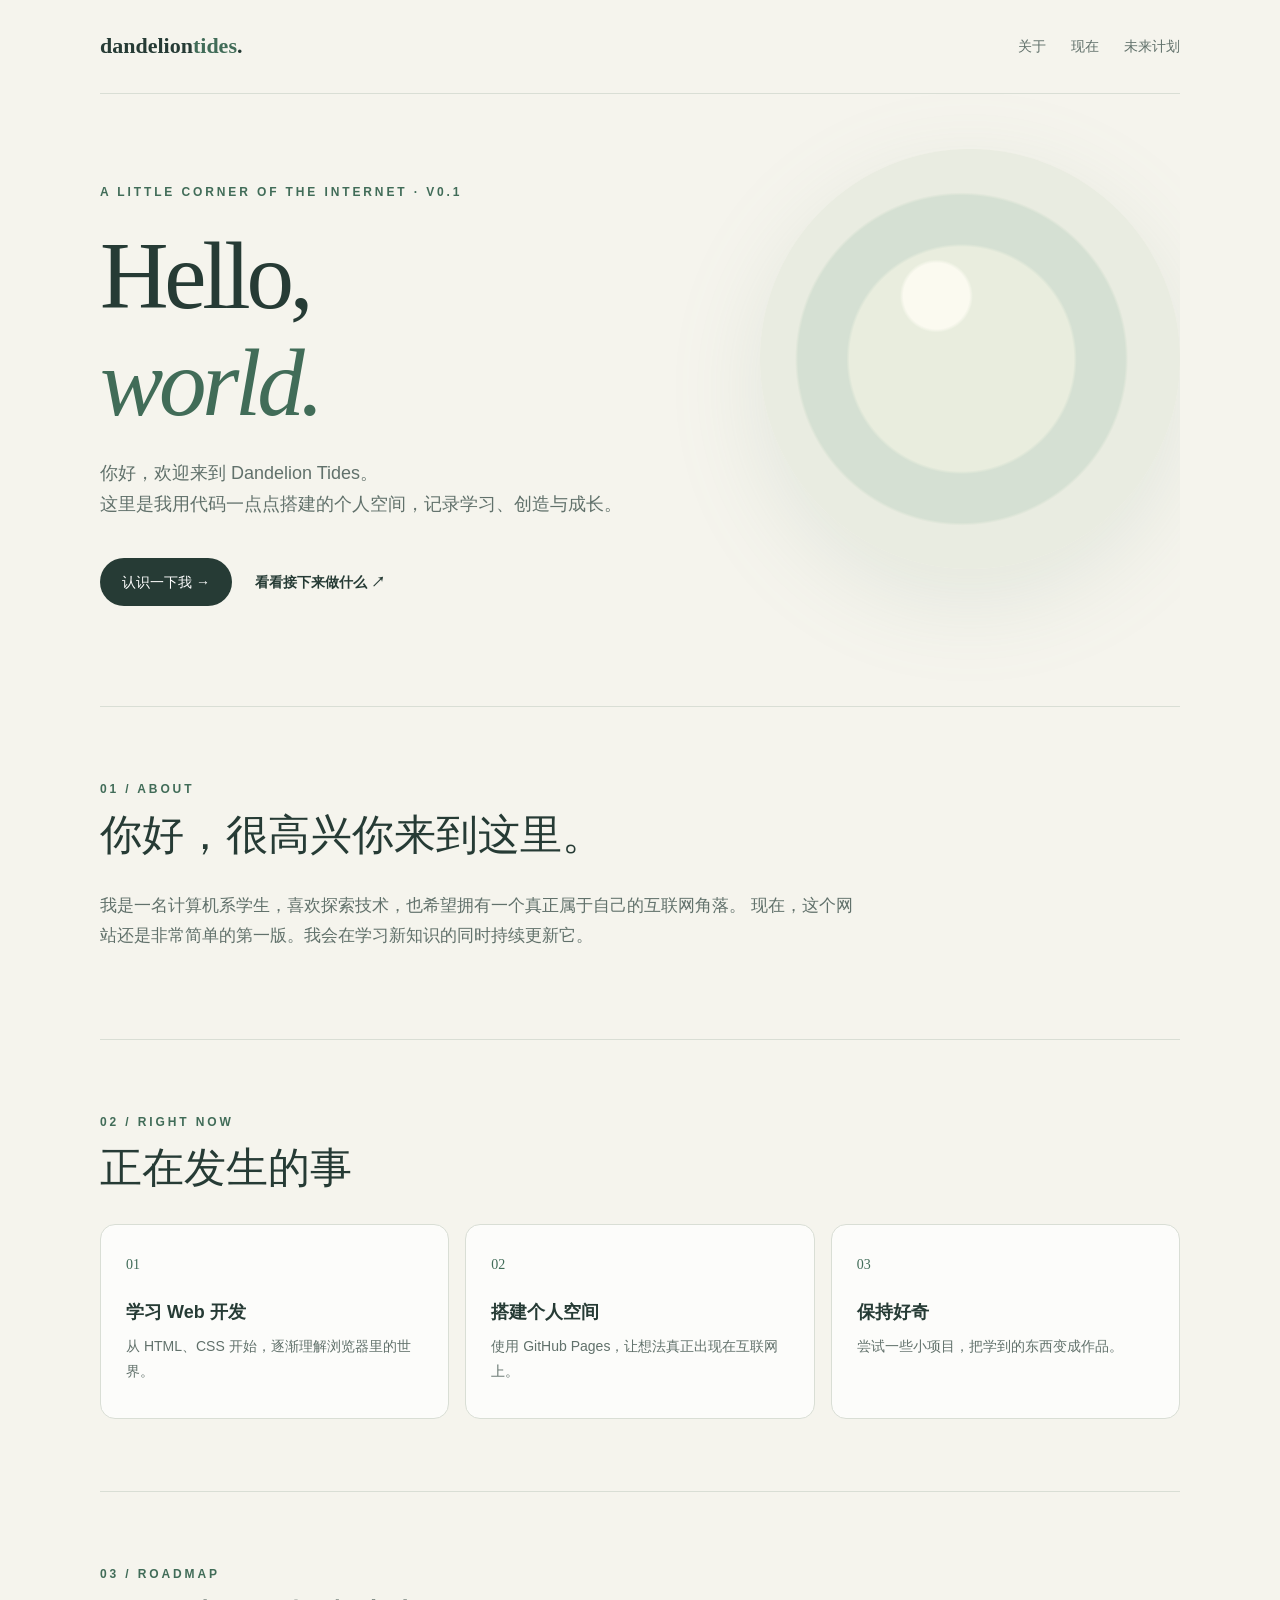
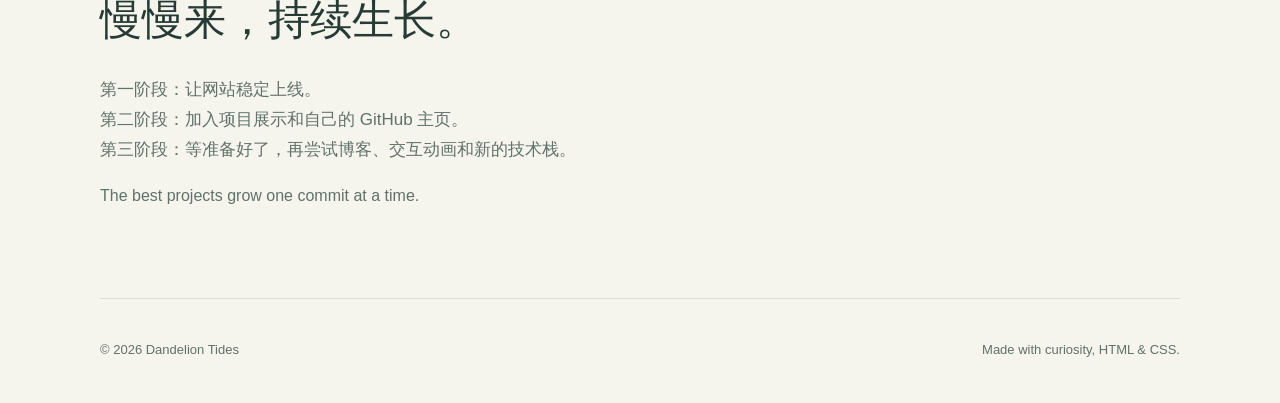
==== index.html @ a01b8c2c "Initial commit" ====
<!DOCTYPE html>
<html lang="zh-CN">
<head>
  <meta charset="UTF-8">
  <meta name="viewport" content="width=device-width, initial-scale=1.0">
  <meta name="description" content="Dandelion Tides — 一个关于学习、创造与成长的个人角落。">
  <meta name="theme-color" content="#f5f4ed">
  <title>Dandelion Tides · Personal Space</title>

  <style>
    /* 第一版只用 HTML + CSS。修改这里的颜色即可快速换主题。 */
    :root {
      --bg: #f5f4ed;
      --ink: #263b35;
      --muted: #61716b;
      --accent: #416c58;
      --line: #d9ded5;
      --card: #ffffffb8;
    }

    * { box-sizing: border-box; }

    html { scroll-behavior: smooth; }

    body {
      margin: 0;
      background: var(--bg);
      color: var(--ink);
      font-family: -apple-system, BlinkMacSystemFont, "Segoe UI",
                   "PingFang SC", "Microsoft YaHei", sans-serif;
      line-height: 1.75;
    }

    a { color: inherit; text-decoration: none; }
    a:focus-visible { outline: 2px solid var(--accent); outline-offset: 5px; }
    .container { width: min(1080px, calc(100% - 44px)); margin-inline: auto; }

    header {
      display: flex;
      justify-content: space-between;
      align-items: center;
      min-height: 94px;
      border-bottom: 1px solid var(--line);
      gap: 24px;
    }

    .brand { font-family: Georgia, serif; font-size: 22px; font-weight: bold; }
    .brand span { color: var(--accent); }
    nav { display: flex; gap: 25px; font-size: 14px; color: var(--muted); }
    nav a:hover, .text-link:hover { color: var(--accent); }

    .hero {
      position: relative;
      display: flex;
      min-height: 555px;
      align-items: center;
      padding: 88px 0 100px;
      isolation: isolate;
      overflow: hidden;
    }

    .hero::before {
      content: "";
      position: absolute;
      z-index: -1;
      top: 9%;
      right: 0;
      width: min(420px, 48vw);
      aspect-ratio: 1;
      border-radius: 50%;
      background:
        radial-gradient(circle at 42% 35%, #fcfbf1 0 9%, transparent 10%),
        radial-gradient(circle at 48% 50%, #e8eddd 0 37%, #d3dfd1 38% 54%, #e9ece0 55% 72%);
      box-shadow: 0 28px 95px #839f8a29;
      opacity: .92;
    }

    .eyebrow {
      color: var(--accent);
      font-size: 12px;
      letter-spacing: .24em;
      font-weight: 700;
      text-transform: uppercase;
    }

    h1 {
      max-width: 720px;
      margin: 20px 0;
      font-family: Georgia, "Songti SC", "STSong", serif;
      font-size: clamp(54px, 8vw, 95px);
      line-height: 1.13;
      letter-spacing: -.045em;
      font-weight: 500;
    }

    h1 em { font-style: italic; color: var(--accent); }
    .hero-desc { max-width: 560px; font-size: 18px; color: var(--muted); }
    .buttons { display: flex; align-items: center; gap: 23px; flex-wrap: wrap; margin-top: 37px; }

    .button {
      display: inline-block;
      padding: 12px 22px;
      border-radius: 999px;
      background: var(--ink);
      color: white;
      font-size: 14px;
      transition: transform .2s, background .2s;
    }
    .button:hover { transform: translateY(-2px); background: var(--accent); }
    .text-link { font-size: 14px; font-weight: 600; }

    .section { padding: 72px 0; border-top: 1px solid var(--line); }
    .section-head { margin-bottom: 28px; }
    h2 {
      margin: 8px 0 0;
      font-family: Georgia, "Songti SC", serif;
      font-size: clamp(30px, 4vw, 42px);
      line-height: 1.3;
      font-weight: 500;
    }
    .about-text { max-width: 760px; color: var(--muted); font-size: 17px; }

    .cards { display: grid; grid-template-columns: repeat(3, 1fr); gap: 16px; }
    .card {
      min-height: 195px;
      padding: 25px;
      background: var(--card);
      border: 1px solid var(--line);
      border-radius: 15px;
    }
    .card .number { font-family: Georgia, serif; color: var(--accent); font-size: 14px; }
    h3 { margin: 19px 0 6px; font-size: 18px; font-weight: 600; }
    .card p { margin: 0; color: var(--muted); font-size: 14px; }
    .note { color: var(--muted); }

    footer {
      display: flex;
      align-items: center;
      justify-content: space-between;
      gap: 14px;
      min-height: 105px;
      border-top: 1px solid var(--line);
      color: var(--muted);
      font-size: 13px;
    }

    @media (max-width: 720px) {
      header { min-height: 78px; flex-wrap: wrap; padding: 14px 0; }
      .brand { font-size: 20px; }
      nav { gap: 16px; font-size: 12px; }
      .hero { min-height: 490px; padding: 68px 0 76px; }
      .hero::before { width: 240px; top: 14%; right: -125px; opacity: .48; }
      .hero-desc { font-size: 16px; }
      .section { padding: 55px 0; }
      .cards { grid-template-columns: 1fr; }
      .card { min-height: 140px; }
      footer { flex-direction: column; align-items: flex-start; justify-content: center; }
    }

    @media (prefers-reduced-motion: reduce) {
      html { scroll-behavior: auto; }
      .button { transition: none; }
    }
  </style>
</head>
<body>
  <div class="container">
    <header>
      <a class="brand" href="#home">dandelion<span>tides</span>.</a>
      <nav aria-label="网站导航">
        <a href="#about">关于</a>
        <a href="#now">现在</a>
        <a href="#roadmap">未来计划</a>
      </nav>
    </header>

    <main>
      <section class="hero" id="home" aria-labelledby="hero-title">
        <div>
          <div class="eyebrow">A little corner of the internet · v0.1</div>
          <h1 id="hero-title">Hello,<br><em>world.</em></h1>
          <p class="hero-desc">
            你好，欢迎来到 Dandelion Tides。<br>
            这里是我用代码一点点搭建的个人空间，记录学习、创造与成长。
          </p>
          <div class="buttons">
            <a class="button" href="#about">认识一下我 →</a>
            <a class="text-link" href="#roadmap">看看接下来做什么 ↗</a>
          </div>
        </div>
      </section>

      <section class="section" id="about">
        <div class="section-head">
          <div class="eyebrow">01 / About</div>
          <h2>你好，很高兴你来到这里。</h2>
        </div>
        <!-- 以后可以把下面这段换成你的姓名、学校或个人介绍 -->
        <p class="about-text">
          我是一名计算机系学生，喜欢探索技术，也希望拥有一个真正属于自己的互联网角落。
          现在，这个网站还是非常简单的第一版。我会在学习新知识的同时持续更新它。
        </p>
      </section>

      <section class="section" id="now">
        <div class="section-head">
          <div class="eyebrow">02 / Right Now</div>
          <h2>正在发生的事</h2>
        </div>
        <div class="cards">
          <article class="card">
            <span class="number">01</span>
            <h3>学习 Web 开发</h3>
            <p>从 HTML、CSS 开始，逐渐理解浏览器里的世界。</p>
          </article>
          <article class="card">
            <span class="number">02</span>
            <h3>搭建个人空间</h3>
            <p>使用 GitHub Pages，让想法真正出现在互联网上。</p>
          </article>
          <article class="card">
            <span class="number">03</span>
            <h3>保持好奇</h3>
            <p>尝试一些小项目，把学到的东西变成作品。</p>
          </article>
        </div>
      </section>

      <section class="section" id="roadmap">
        <div class="section-head">
          <div class="eyebrow">03 / Roadmap</div>
          <h2>慢慢来，持续生长。</h2>
        </div>
        <p class="about-text">
          第一阶段：让网站稳定上线。<br>
          第二阶段：加入项目展示和自己的 GitHub 主页。<br>
          第三阶段：等准备好了，再尝试博客、交互动画和新的技术栈。
        </p>
        <p class="note">The best projects grow one commit at a time.</p>
      </section>
    </main>

    <footer>
      <span>© 2026 Dandelion Tides</span>
      <span>Made with curiosity, HTML & CSS.</span>
    </footer>
  </div>
</body>
</html>
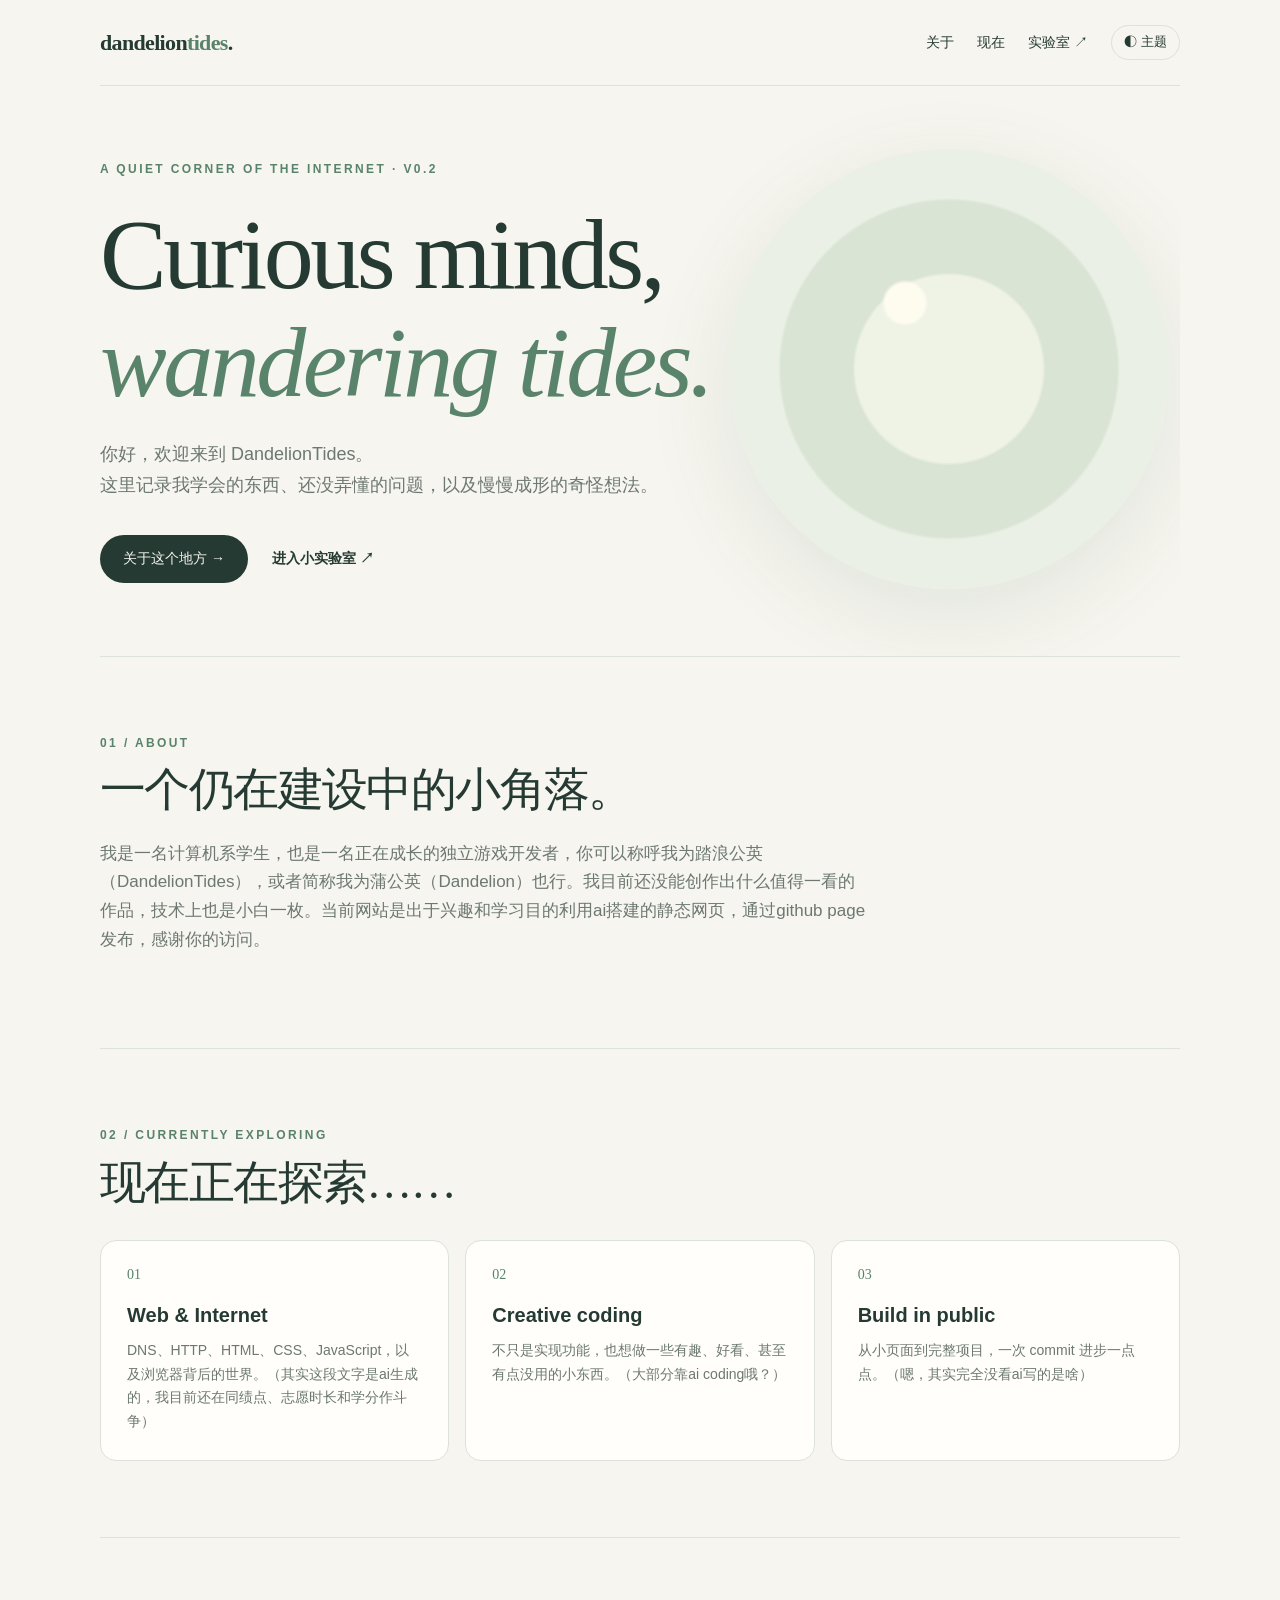
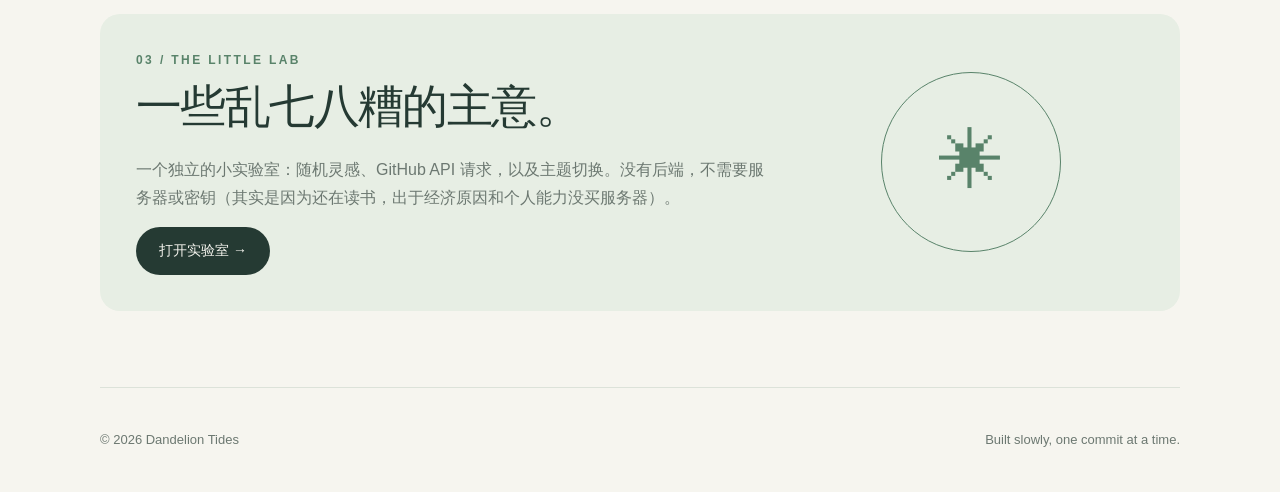
==== commit f5a46b87: "v0.2" ====
--- a/index.html
+++ b/index.html
@@ -1,249 +1,7 @@
-<!DOCTYPE html>
-<html lang="zh-CN">
-<head>
-  <meta charset="UTF-8">
-  <meta name="viewport" content="width=device-width, initial-scale=1.0">
-  <meta name="description" content="Dandelion Tides — 一个关于学习、创造与成长的个人角落。">
-  <meta name="theme-color" content="#f5f4ed">
-  <title>Dandelion Tides · Personal Space</title>
-
-  <style>
-    /* 第一版只用 HTML + CSS。修改这里的颜色即可快速换主题。 */
-    :root {
-      --bg: #f5f4ed;
-      --ink: #263b35;
-      --muted: #61716b;
-      --accent: #416c58;
-      --line: #d9ded5;
-      --card: #ffffffb8;
-    }
-
-    * { box-sizing: border-box; }
-
-    html { scroll-behavior: smooth; }
-
-    body {
-      margin: 0;
-      background: var(--bg);
-      color: var(--ink);
-      font-family: -apple-system, BlinkMacSystemFont, "Segoe UI",
-                   "PingFang SC", "Microsoft YaHei", sans-serif;
-      line-height: 1.75;
-    }
-
-    a { color: inherit; text-decoration: none; }
-    a:focus-visible { outline: 2px solid var(--accent); outline-offset: 5px; }
-    .container { width: min(1080px, calc(100% - 44px)); margin-inline: auto; }
-
-    header {
-      display: flex;
-      justify-content: space-between;
-      align-items: center;
-      min-height: 94px;
-      border-bottom: 1px solid var(--line);
-      gap: 24px;
-    }
-
-    .brand { font-family: Georgia, serif; font-size: 22px; font-weight: bold; }
-    .brand span { color: var(--accent); }
-    nav { display: flex; gap: 25px; font-size: 14px; color: var(--muted); }
-    nav a:hover, .text-link:hover { color: var(--accent); }
-
-    .hero {
-      position: relative;
-      display: flex;
-      min-height: 555px;
-      align-items: center;
-      padding: 88px 0 100px;
-      isolation: isolate;
-      overflow: hidden;
-    }
-
-    .hero::before {
-      content: "";
-      position: absolute;
-      z-index: -1;
-      top: 9%;
-      right: 0;
-      width: min(420px, 48vw);
-      aspect-ratio: 1;
-      border-radius: 50%;
-      background:
-        radial-gradient(circle at 42% 35%, #fcfbf1 0 9%, transparent 10%),
-        radial-gradient(circle at 48% 50%, #e8eddd 0 37%, #d3dfd1 38% 54%, #e9ece0 55% 72%);
-      box-shadow: 0 28px 95px #839f8a29;
-      opacity: .92;
-    }
-
-    .eyebrow {
-      color: var(--accent);
-      font-size: 12px;
-      letter-spacing: .24em;
-      font-weight: 700;
-      text-transform: uppercase;
-    }
-
-    h1 {
-      max-width: 720px;
-      margin: 20px 0;
-      font-family: Georgia, "Songti SC", "STSong", serif;
-      font-size: clamp(54px, 8vw, 95px);
-      line-height: 1.13;
-      letter-spacing: -.045em;
-      font-weight: 500;
-    }
-
-    h1 em { font-style: italic; color: var(--accent); }
-    .hero-desc { max-width: 560px; font-size: 18px; color: var(--muted); }
-    .buttons { display: flex; align-items: center; gap: 23px; flex-wrap: wrap; margin-top: 37px; }
-
-    .button {
-      display: inline-block;
-      padding: 12px 22px;
-      border-radius: 999px;
-      background: var(--ink);
-      color: white;
-      font-size: 14px;
-      transition: transform .2s, background .2s;
-    }
-    .button:hover { transform: translateY(-2px); background: var(--accent); }
-    .text-link { font-size: 14px; font-weight: 600; }
-
-    .section { padding: 72px 0; border-top: 1px solid var(--line); }
-    .section-head { margin-bottom: 28px; }
-    h2 {
-      margin: 8px 0 0;
-      font-family: Georgia, "Songti SC", serif;
-      font-size: clamp(30px, 4vw, 42px);
-      line-height: 1.3;
-      font-weight: 500;
-    }
-    .about-text { max-width: 760px; color: var(--muted); font-size: 17px; }
-
-    .cards { display: grid; grid-template-columns: repeat(3, 1fr); gap: 16px; }
-    .card {
-      min-height: 195px;
-      padding: 25px;
-      background: var(--card);
-      border: 1px solid var(--line);
-      border-radius: 15px;
-    }
-    .card .number { font-family: Georgia, serif; color: var(--accent); font-size: 14px; }
-    h3 { margin: 19px 0 6px; font-size: 18px; font-weight: 600; }
-    .card p { margin: 0; color: var(--muted); font-size: 14px; }
-    .note { color: var(--muted); }
-
-    footer {
-      display: flex;
-      align-items: center;
-      justify-content: space-between;
-      gap: 14px;
-      min-height: 105px;
-      border-top: 1px solid var(--line);
-      color: var(--muted);
-      font-size: 13px;
-    }
-
-    @media (max-width: 720px) {
-      header { min-height: 78px; flex-wrap: wrap; padding: 14px 0; }
-      .brand { font-size: 20px; }
-      nav { gap: 16px; font-size: 12px; }
-      .hero { min-height: 490px; padding: 68px 0 76px; }
-      .hero::before { width: 240px; top: 14%; right: -125px; opacity: .48; }
-      .hero-desc { font-size: 16px; }
-      .section { padding: 55px 0; }
-      .cards { grid-template-columns: 1fr; }
-      .card { min-height: 140px; }
-      footer { flex-direction: column; align-items: flex-start; justify-content: center; }
-    }
-
-    @media (prefers-reduced-motion: reduce) {
-      html { scroll-behavior: auto; }
-      .button { transition: none; }
-    }
-  </style>
-</head>
-<body>
-  <div class="container">
-    <header>
-      <a class="brand" href="#home">dandelion<span>tides</span>.</a>
-      <nav aria-label="网站导航">
-        <a href="#about">关于</a>
-        <a href="#now">现在</a>
-        <a href="#roadmap">未来计划</a>
-      </nav>
-    </header>
-
-    <main>
-      <section class="hero" id="home" aria-labelledby="hero-title">
-        <div>
-          <div class="eyebrow">A little corner of the internet · v0.1</div>
-          <h1 id="hero-title">Hello,<br><em>world.</em></h1>
-          <p class="hero-desc">
-            你好，欢迎来到 Dandelion Tides。<br>
-            这里是我用代码一点点搭建的个人空间，记录学习、创造与成长。
-          </p>
-          <div class="buttons">
-            <a class="button" href="#about">认识一下我 →</a>
-            <a class="text-link" href="#roadmap">看看接下来做什么 ↗</a>
-          </div>
-        </div>
-      </section>
-
-      <section class="section" id="about">
-        <div class="section-head">
-          <div class="eyebrow">01 / About</div>
-          <h2>你好，很高兴你来到这里。</h2>
-        </div>
-        <!-- 以后可以把下面这段换成你的姓名、学校或个人介绍 -->
-        <p class="about-text">
-          我是一名计算机系学生，喜欢探索技术，也希望拥有一个真正属于自己的互联网角落。
-          现在，这个网站还是非常简单的第一版。我会在学习新知识的同时持续更新它。
-        </p>
-      </section>
-
-      <section class="section" id="now">
-        <div class="section-head">
-          <div class="eyebrow">02 / Right Now</div>
-          <h2>正在发生的事</h2>
-        </div>
-        <div class="cards">
-          <article class="card">
-            <span class="number">01</span>
-            <h3>学习 Web 开发</h3>
-            <p>从 HTML、CSS 开始，逐渐理解浏览器里的世界。</p>
-          </article>
-          <article class="card">
-            <span class="number">02</span>
-            <h3>搭建个人空间</h3>
-            <p>使用 GitHub Pages，让想法真正出现在互联网上。</p>
-          </article>
-          <article class="card">
-            <span class="number">03</span>
-            <h3>保持好奇</h3>
-            <p>尝试一些小项目，把学到的东西变成作品。</p>
-          </article>
-        </div>
-      </section>
-
-      <section class="section" id="roadmap">
-        <div class="section-head">
-          <div class="eyebrow">03 / Roadmap</div>
-          <h2>慢慢来，持续生长。</h2>
-        </div>
-        <p class="about-text">
-          第一阶段：让网站稳定上线。<br>
-          第二阶段：加入项目展示和自己的 GitHub 主页。<br>
-          第三阶段：等准备好了，再尝试博客、交互动画和新的技术栈。
-        </p>
-        <p class="note">The best projects grow one commit at a time.</p>
-      </section>
-    </main>
-
-    <footer>
-      <span>© 2026 Dandelion Tides</span>
-      <span>Made with curiosity, HTML & CSS.</span>
-    </footer>
-  </div>
-</body>
-</html>
+<!doctype html><html lang="zh-CN"><head><meta charset="utf-8"><meta name="viewport" content="width=device-width,initial-scale=1"><meta name="theme-color" content="#f6f5ef"><meta name="description" content="Dandelion Tides — a quiet corner for curiosity, code and little experiments."><title>Dandelion Tides · Home</title><link rel="stylesheet" href="assets/style.css"></head><body><div class="wrap">
+<header class="top"><a class="brand" href="./">dandelion<span>tides</span>.</a><nav aria-label="主导航"><a href="#about">关于</a><a href="#now">现在</a><a href="lab.html">实验室 ↗</a><button class="theme" id="theme-toggle" type="button">◐ 主题</button></nav></header>
+<main><section class="hero"><div><div class="eyebrow">A quiet corner of the internet · v0.2</div><h1>Curious minds,<br><em>wandering tides.</em></h1><p class="lead">你好，欢迎来到 DandelionTides。<br>这里记录我学会的东西、还没弄懂的问题，以及慢慢成形的奇怪想法。</p><div class="actions"><a class="button" href="#about">关于这个地方 →</a><a class="under" href="lab.html">进入小实验室 ↗</a></div></div></section>
+<section class="section" id="about"><div class="eyebrow">01 / About</div><h2>一个仍在建设中的小角落。</h2><p class="desc">我是一名计算机系学生，也是一名正在成长的独立游戏开发者，你可以称呼我为踏浪公英（DandelionTides），或者简称我为蒲公英（Dandelion）也行。我目前还没能创作出什么值得一看的作品，技术上也是小白一枚。当前网站是出于兴趣和学习目的利用ai搭建的静态网页，通过github page发布，感谢你的访问。</p></section>
+<section class="section" id="now"><div class="eyebrow">02 / Currently exploring</div><h2>现在正在探索……</h2><div class="cards"><article class="card"><div class="num">01</div><h3>Web &amp; Internet</h3><p>DNS、HTTP、HTML、CSS、JavaScript，以及浏览器背后的世界。（其实这段文字是ai生成的，我目前还在同绩点、志愿时长和学分作斗争）</p></article><article class="card"><div class="num">02</div><h3>Creative coding</h3><p>不只是实现功能，也想做一些有趣、好看、甚至有点没用的小东西。（大部分靠ai coding哦？）</p></article><article class="card"><div class="num">03</div><h3>Build in public</h3><p>从小页面到完整项目，一次 commit 进步一点点。（嗯，其实完全没看ai写的是啥）</p></article></div></section>
+<section class="section" id="lab"><div class="feature"><div><div class="eyebrow">03 / The little lab</div><h2>一些乱七八糟的主意。</h2><p>一个独立的小实验室：随机灵感、GitHub API 请求，以及主题切换。没有后端，不需要服务器或密钥（其实是因为还在读书，出于经济原因和个人能力没买服务器）。</p><a class="button" href="lab.html">打开实验室 →</a></div><div class="orb" aria-hidden="true">✳</div></div></section>
+</main><footer><span>© 2026 Dandelion Tides</span><span>Built slowly, one commit at a time.</span></footer></div><script src="assets/site.js" defer></script></body></html>
--- a/assets/style.css
+++ b/assets/style.css
@@ -0,0 +1,11 @@
+/* Dandelion Tides v0.2 — edit the color variables to change the theme */
+:root{--bg:#f6f5ef;--ink:#253a33;--muted:#6c7871;--accent:#59836a;--edge:#dce2d9;--card:#fffefa;--soft:#e7eee4}
+*{box-sizing:border-box}html{scroll-behavior:smooth}body{margin:0;background:var(--bg);color:var(--ink);font-family:Inter,-apple-system,BlinkMacSystemFont,"Segoe UI","PingFang SC","Microsoft YaHei",sans-serif;line-height:1.7}body.dark{--bg:#17231e;--ink:#e9efe9;--muted:#a5b3a9;--accent:#b0d9b6;--edge:#42574a;--card:#223129;--soft:#2a4134}
+a{color:inherit;text-decoration:none}a:focus-visible,button:focus-visible{outline:2px solid var(--accent);outline-offset:4px}.wrap{width:min(1080px,calc(100% - 40px));margin:auto}.top{min-height:86px;display:flex;align-items:center;justify-content:space-between;gap:18px;border-bottom:1px solid var(--edge)}.brand{font:700 22px Georgia,serif;letter-spacing:-.03em}.brand span{color:var(--accent)}nav{display:flex;gap:23px;align-items:center;font-size:14px}nav a:hover,.under:hover{color:var(--accent)}button{cursor:pointer;font:inherit}.theme{background:transparent;color:var(--ink);border:1px solid var(--edge);border-radius:100px;padding:5px 12px;font-size:13px}
+.eyebrow{font-size:12px;letter-spacing:.2em;text-transform:uppercase;font-weight:700;color:var(--accent)}.hero{position:relative;min-height:570px;display:flex;align-items:center;overflow:hidden;isolation:isolate}.hero:before{content:"";position:absolute;z-index:-1;width:min(440px,45vw);aspect-ratio:1;right:1%;top:11%;border-radius:50%;background:radial-gradient(circle at 40% 35%,#fffef0 0 5%,transparent 6%),radial-gradient(circle at 50% 50%,#eef3e5 0 30%,#d5e2d1 31% 54%,#eaf0e5 55% 75%);box-shadow:0 25px 80px #60866e26;opacity:.85}body.dark .hero:before{opacity:.15}
+h1,h2{font-family:Georgia,"Songti SC",serif;font-weight:500;letter-spacing:-.035em}h1{font-size:clamp(55px,8vw,100px);line-height:1.08;margin:22px 0}h1 em{font-weight:400;color:var(--accent)}.lead{font-size:18px;color:var(--muted);max-width:570px;margin:0}.actions{display:flex;flex-wrap:wrap;align-items:center;gap:24px;margin-top:35px}.button{display:inline-block;border:0;background:var(--ink);color:var(--bg);padding:12px 23px;border-radius:999px;font-size:14px}.button:hover{background:var(--accent);color:var(--bg)}.under{font-weight:600;font-size:14px}
+.section{border-top:1px solid var(--edge);padding:76px 0}.section h2{font-size:clamp(34px,4vw,46px);line-height:1.2;margin:9px 0 22px}.desc{color:var(--muted);max-width:770px;font-size:17px}.cards{display:grid;grid-template-columns:repeat(3,minmax(0,1fr));gap:16px;margin-top:30px}.card{border:1px solid var(--edge);background:var(--card);padding:26px;border-radius:16px;min-height:185px}.card h3{margin:15px 0 7px;font-size:20px}.card p{margin:0;color:var(--muted);font-size:14px}.num{font:14px Georgia,serif;color:var(--accent)}.feature{display:grid;grid-template-columns:1.3fr .7fr;gap:22px;align-items:center;background:var(--soft);padding:36px;border-radius:20px}.feature p{color:var(--muted)}.feature .orb{width:min(180px,100%);aspect-ratio:1;border:1px solid var(--accent);border-radius:50%;margin:auto;display:grid;place-items:center;font-size:65px;font-family:Georgia,serif;color:var(--accent)}
+footer{border-top:1px solid var(--edge);min-height:105px;display:flex;justify-content:space-between;align-items:center;gap:15px;color:var(--muted);font-size:13px}
+.lab-hero{padding:75px 0 35px}.lab-hero h1{font-size:clamp(50px,7vw,80px)}.lab-grid{display:grid;grid-template-columns:repeat(2,minmax(0,1fr));gap:18px;margin-bottom:75px}.lab-card{padding:28px;border-radius:17px;background:var(--card);border:1px solid var(--edge)}.lab-card h2{font-size:27px;margin:9px 0}.lab-card p{color:var(--muted)}.output{min-height:145px;display:flex;flex-direction:column;justify-content:center;border:1px dashed var(--edge);padding:20px;border-radius:12px;margin:20px 0}.output-main{font:25px/1.6 Georgia,"Songti SC",serif;color:var(--ink)!important;margin:0}.output-sub{font-size:12px;margin:9px 0 0}.wide{grid-column:1/-1}pre{white-space:pre-wrap;word-break:break-word;overflow:auto;background:var(--soft);border-radius:12px;padding:18px;font-size:13px}code{font-family:ui-monospace,SFMono-Regular,Consolas,monospace}.hint{font-size:13px}.lab-card button{border:0;border-radius:100px;background:var(--ink);color:var(--bg);padding:10px 19px}.lab-card button:disabled{opacity:.6;cursor:wait}
+@media(max-width:700px){.top{flex-wrap:wrap;padding:15px 0}.brand{font-size:20px}nav{gap:15px;font-size:12px}.hero{min-height:500px;padding:60px 0}.hero:before{width:240px;right:-115px;top:15%;opacity:.48}.lead{font-size:16px}.section{padding:60px 0}.cards,.lab-grid,.feature{grid-template-columns:1fr}.feature{padding:28px}.feature .orb{display:none}.lab-hero{padding:55px 0 30px}footer{flex-direction:column;align-items:flex-start;justify-content:center}}
+@media(prefers-reduced-motion:reduce){html{scroll-behavior:auto}}
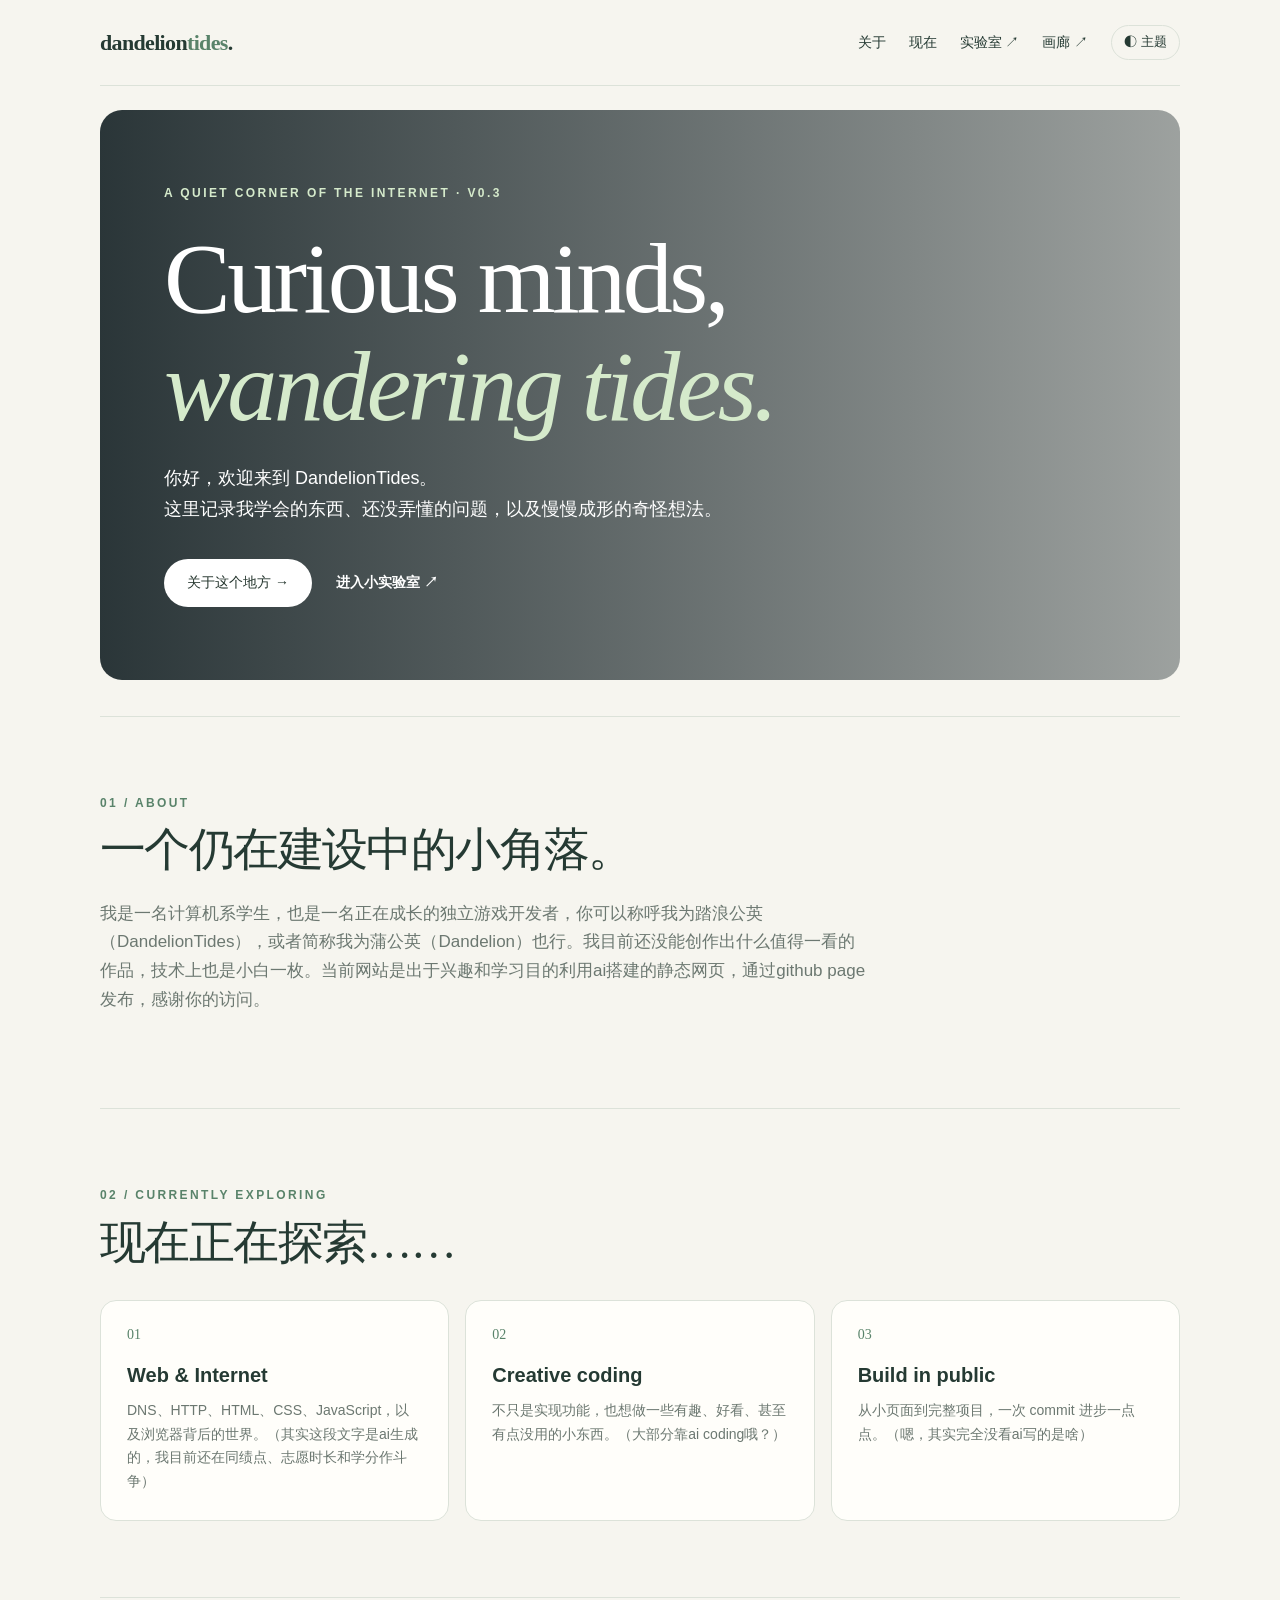
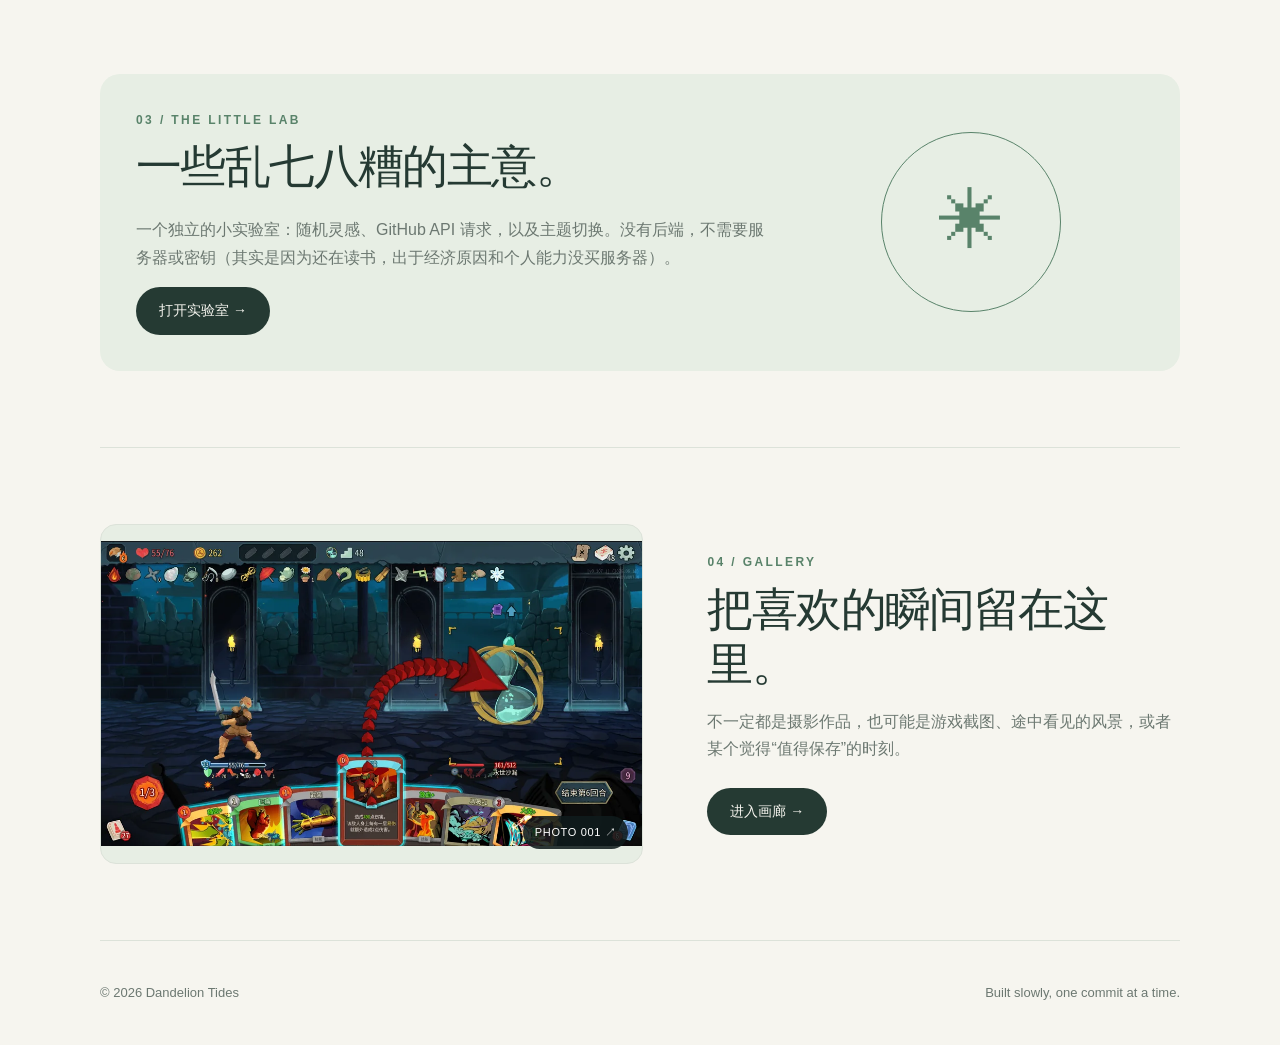
==== commit ac323141: "v0.3" ====
--- a/index.html
+++ b/index.html
@@ -1,7 +1,23 @@
 <!doctype html><html lang="zh-CN"><head><meta charset="utf-8"><meta name="viewport" content="width=device-width,initial-scale=1"><meta name="theme-color" content="#f6f5ef"><meta name="description" content="Dandelion Tides — a quiet corner for curiosity, code and little experiments."><title>Dandelion Tides · Home</title><link rel="stylesheet" href="assets/style.css"></head><body><div class="wrap">
-<header class="top"><a class="brand" href="./">dandelion<span>tides</span>.</a><nav aria-label="主导航"><a href="#about">关于</a><a href="#now">现在</a><a href="lab.html">实验室 ↗</a><button class="theme" id="theme-toggle" type="button">◐ 主题</button></nav></header>
-<main><section class="hero"><div><div class="eyebrow">A quiet corner of the internet · v0.2</div><h1>Curious minds,<br><em>wandering tides.</em></h1><p class="lead">你好，欢迎来到 DandelionTides。<br>这里记录我学会的东西、还没弄懂的问题，以及慢慢成形的奇怪想法。</p><div class="actions"><a class="button" href="#about">关于这个地方 →</a><a class="under" href="lab.html">进入小实验室 ↗</a></div></div></section>
+<header class="top"><a class="brand" href="./">dandelion<span>tides</span>.</a><nav aria-label="主导航"><a href="#about">关于</a><a href="#now">现在</a><a href="lab.html">实验室 ↗</a><a href="gallery.html">画廊 ↗</a><button class="theme" id="theme-toggle" type="button">◐ 主题</button></nav></header>
+<main><section class="hero"><div><div class="eyebrow">A quiet corner of the internet · v0.3</div><h1>Curious minds,<br><em>wandering tides.</em></h1><p class="lead">你好，欢迎来到 DandelionTides。<br>这里记录我学会的东西、还没弄懂的问题，以及慢慢成形的奇怪想法。</p><div class="actions"><a class="button" href="#about">关于这个地方 →</a><a class="under" href="lab.html">进入小实验室 ↗</a></div></div></section>
 <section class="section" id="about"><div class="eyebrow">01 / About</div><h2>一个仍在建设中的小角落。</h2><p class="desc">我是一名计算机系学生，也是一名正在成长的独立游戏开发者，你可以称呼我为踏浪公英（DandelionTides），或者简称我为蒲公英（Dandelion）也行。我目前还没能创作出什么值得一看的作品，技术上也是小白一枚。当前网站是出于兴趣和学习目的利用ai搭建的静态网页，通过github page发布，感谢你的访问。</p></section>
 <section class="section" id="now"><div class="eyebrow">02 / Currently exploring</div><h2>现在正在探索……</h2><div class="cards"><article class="card"><div class="num">01</div><h3>Web &amp; Internet</h3><p>DNS、HTTP、HTML、CSS、JavaScript，以及浏览器背后的世界。（其实这段文字是ai生成的，我目前还在同绩点、志愿时长和学分作斗争）</p></article><article class="card"><div class="num">02</div><h3>Creative coding</h3><p>不只是实现功能，也想做一些有趣、好看、甚至有点没用的小东西。（大部分靠ai coding哦？）</p></article><article class="card"><div class="num">03</div><h3>Build in public</h3><p>从小页面到完整项目，一次 commit 进步一点点。（嗯，其实完全没看ai写的是啥）</p></article></div></section>
 <section class="section" id="lab"><div class="feature"><div><div class="eyebrow">03 / The little lab</div><h2>一些乱七八糟的主意。</h2><p>一个独立的小实验室：随机灵感、GitHub API 请求，以及主题切换。没有后端，不需要服务器或密钥（其实是因为还在读书，出于经济原因和个人能力没买服务器）。</p><a class="button" href="lab.html">打开实验室 →</a></div><div class="orb" aria-hidden="true">✳</div></div></section>
+
+<section class="section gallery-section" id="gallery">
+  <div class="gallery-teaser">
+    <a class="gallery-teaser__image" href="gallery.html" aria-label="打开照片画廊">
+      <img src="assets/images/gallery/game-moment-thumb.webp"
+           alt="卡牌冒险游戏的一场战斗截图" width="1050" height="592" loading="lazy" decoding="async">
+      <span class="gallery-teaser__badge">PHOTO 001 ↗</span>
+    </a>
+    <div class="gallery-teaser__text">
+      <div class="eyebrow">04 / Gallery</div>
+      <h2>把喜欢的瞬间留在这里。</h2>
+      <p class="desc">不一定都是摄影作品，也可能是游戏截图、途中看见的风景，或者某个觉得“值得保存”的时刻。</p>
+      <a class="button" href="gallery.html">进入画廊 →</a>
+    </div>
+  </div>
+</section>
 </main><footer><span>© 2026 Dandelion Tides</span><span>Built slowly, one commit at a time.</span></footer></div><script src="assets/site.js" defer></script></body></html>
--- a/assets/style.css
+++ b/assets/style.css
@@ -9,3 +9,297 @@
 .lab-hero{padding:75px 0 35px}.lab-hero h1{font-size:clamp(50px,7vw,80px)}.lab-grid{display:grid;grid-template-columns:repeat(2,minmax(0,1fr));gap:18px;margin-bottom:75px}.lab-card{padding:28px;border-radius:17px;background:var(--card);border:1px solid var(--edge)}.lab-card h2{font-size:27px;margin:9px 0}.lab-card p{color:var(--muted)}.output{min-height:145px;display:flex;flex-direction:column;justify-content:center;border:1px dashed var(--edge);padding:20px;border-radius:12px;margin:20px 0}.output-main{font:25px/1.6 Georgia,"Songti SC",serif;color:var(--ink)!important;margin:0}.output-sub{font-size:12px;margin:9px 0 0}.wide{grid-column:1/-1}pre{white-space:pre-wrap;word-break:break-word;overflow:auto;background:var(--soft);border-radius:12px;padding:18px;font-size:13px}code{font-family:ui-monospace,SFMono-Regular,Consolas,monospace}.hint{font-size:13px}.lab-card button{border:0;border-radius:100px;background:var(--ink);color:var(--bg);padding:10px 19px}.lab-card button:disabled{opacity:.6;cursor:wait}
 @media(max-width:700px){.top{flex-wrap:wrap;padding:15px 0}.brand{font-size:20px}nav{gap:15px;font-size:12px}.hero{min-height:500px;padding:60px 0}.hero:before{width:240px;right:-115px;top:15%;opacity:.48}.lead{font-size:16px}.section{padding:60px 0}.cards,.lab-grid,.feature{grid-template-columns:1fr}.feature{padding:28px}.feature .orb{display:none}.lab-hero{padding:55px 0 30px}footer{flex-direction:column;align-items:flex-start;justify-content:center}}
 @media(prefers-reduced-motion:reduce){html{scroll-behavior:auto}}
+
+
+/* ==========================================================
+   v0.3 · Gallery, responsive navigation and optional hero art
+   ========================================================== */
+
+/* Keep all navigation items reachable on small phones. */
+.top nav { flex-wrap: wrap; row-gap: 10px; justify-content: flex-end; }
+.top nav a[aria-current="page"] { color: var(--accent); font-weight: 700; }
+
+/* Optional custom hero background, enabled in assets/site.js. */
+.hero--photo {
+  background-image:
+    linear-gradient(90deg, rgba(12, 25, 29, .87), rgba(12, 25, 29, .38)),
+    var(--hero-photo);
+  background-size: cover;
+  background-position: center center;
+  border-radius: 22px;
+  padding: 56px clamp(24px, 5vw, 66px);
+  min-height: 570px;
+  margin: 24px 0 36px;
+}
+.hero--photo::before { display: none; }
+.hero--photo h1,
+.hero--photo .lead { color: #fff; }
+.hero--photo .eyebrow,
+.hero--photo h1 em { color: #d5eacb; }
+.hero--photo .button { color: #24352d; background: #fff; }
+.hero--photo .under { color: #fff; }
+.hero--photo .button:hover { background: #d5eacb; }
+
+/* The gallery preview at the bottom of the homepage. */
+.gallery-teaser {
+  display: grid;
+  grid-template-columns: minmax(0, 1.15fr) minmax(0, 1fr);
+  align-items: center;
+  gap: clamp(24px, 5vw, 65px);
+}
+.gallery-teaser__image {
+  display: block;
+  position: relative;
+  background: var(--soft);
+  border: 1px solid var(--edge);
+  overflow: hidden;
+  border-radius: 16px;
+}
+.gallery-teaser__image img {
+  display: block;
+  width: 100%;
+  height: auto;
+  aspect-ratio: 16 / 10;
+  object-fit: contain;
+  transition: transform .28s ease;
+}
+.gallery-teaser__image:hover img { transform: scale(1.025); }
+.gallery-teaser__badge {
+  position: absolute;
+  right: 14px;
+  bottom: 14px;
+  padding: 7px 12px;
+  border-radius: 999px;
+  background: rgba(16, 27, 28, .87);
+  color: white;
+  font-size: 11px;
+  letter-spacing: .06em;
+}
+.gallery-teaser__text .desc { font-size: 16px; margin-bottom: 25px; }
+.gallery-teaser__text h2 { margin-bottom: 14px; }
+
+/* Gallery page. */
+.gallery-hero { padding: 74px 0 44px; }
+.gallery-hero h1 { font-size: clamp(51px, 7.5vw, 88px); }
+.gallery-hero h1 em { color: var(--accent); font-weight: 400; }
+.gallery-hero .lead { max-width: 650px; }
+.gallery-instruction { color: var(--muted); font-size: 13px; margin: 27px 0 0; }
+.gallery-grid {
+  display: grid;
+  grid-template-columns: repeat(2, minmax(0, 1fr));
+  gap: 23px;
+}
+.gallery-card {
+  margin: 0;
+  background: var(--card);
+  border: 1px solid var(--edge);
+  border-radius: 18px;
+  overflow: hidden;
+  min-width: 0;
+}
+.gallery-card--featured { grid-column: 1 / -1; }
+.gallery-trigger {
+  position: relative;
+  display: block;
+  width: 100%;
+  padding: 0;
+  border: 0;
+  cursor: zoom-in;
+  background: var(--soft);
+  overflow: hidden;
+}
+.gallery-trigger img {
+  display: block;
+  width: 100%;
+  height: auto;
+  object-fit: contain;
+  transition: transform .25s ease;
+}
+.gallery-trigger:hover img { transform: scale(1.015); }
+.gallery-zoom {
+  position: absolute;
+  bottom: 20px;
+  right: 20px;
+  border-radius: 999px;
+  padding: 9px 13px;
+  font-size: 13px;
+  color: #fff;
+  background: rgba(12, 26, 28, .85);
+}
+.gallery-caption {
+  padding: 23px 26px 25px;
+  display: flex;
+  align-items: center;
+  justify-content: space-between;
+  gap: 18px;
+}
+.gallery-kicker { font-size: 11px; letter-spacing: .16em; color: var(--accent); }
+.gallery-caption h2 { margin: 5px 0; font-size: 22px; font-weight: 600; }
+.gallery-caption p { margin: 0; font-size: 14px; color: var(--muted); }
+.gallery-count { font: 28px Georgia, serif; color: var(--accent); opacity: .65; }
+.gallery-ending {
+  text-align: center;
+  padding: 84px 15px 94px;
+  color: var(--muted);
+}
+.gallery-ending__symbol { display: block; font-size: 35px; color: var(--accent); }
+.gallery-ending p { font: 26px Georgia, serif; color: var(--ink); margin: 12px 0 4px; }
+.gallery-ending span:last-child { font-size: 13px; }
+
+/* Lightbox: native dialog = keyboard focus management and built-in Escape. */
+body.modal-open { overflow: hidden; }
+.lightbox {
+  position: fixed;
+  inset: 0;
+  box-sizing: border-box;
+  margin: 0;
+  padding: 0;
+  width: 100vw;
+  max-width: none;
+  height: 100vh;
+  height: 100dvh;
+  max-height: none;
+  overflow: hidden;
+  color: #f5f7f4;
+  border: 0;
+  background: #0b1417f5;
+}
+.lightbox::backdrop { background: rgba(7, 15, 18, .88); }
+.lightbox__body {
+  height: 100%;
+  display: flex;
+  flex-direction: column;
+  min-height: 0;
+}
+.lightbox__top {
+  flex-shrink: 0;
+  min-height: 72px;
+  padding: max(13px, env(safe-area-inset-top)) clamp(15px, 4vw, 40px) 12px;
+  display: flex;
+  align-items: center;
+  justify-content: space-between;
+  gap: 20px;
+}
+.lightbox__counter {
+  font-size: 13px;
+  font-variant-numeric: tabular-nums;
+  letter-spacing: .08em;
+  color: #d4e0db;
+}
+.lightbox__close {
+  min-width: 86px;
+  min-height: 44px;
+  border: 1px solid #72837d;
+  border-radius: 999px;
+  padding: 7px 15px;
+  color: #fff;
+  background: #263732;
+  font-size: 14px;
+}
+.lightbox__close:hover,
+.lightbox__close:focus-visible { background: #3b5949; }
+.lightbox__stage {
+  position: relative;
+  flex: 1;
+  min-height: 0;
+  display: flex;
+  align-items: center;
+  justify-content: center;
+  padding: 4px clamp(12px, 6vw, 80px);
+}
+.lightbox__stage img {
+  display: block;
+  width: auto;
+  height: auto;
+  max-width: 100%;
+  max-height: 100%;
+  object-fit: contain;
+  user-select: none;
+  -webkit-user-select: none;
+  touch-action: pan-y;
+}
+.lightbox__arrow {
+  position: absolute;
+  z-index: 2;
+  top: 50%;
+  transform: translateY(-50%);
+  width: 48px;
+  height: 48px;
+  display: grid;
+  place-items: center;
+  border: 1px solid #7c9185;
+  border-radius: 50%;
+  background: rgba(27, 44, 39, .87);
+  color: #fff;
+  font-size: 37px;
+  line-height: 1;
+}
+.lightbox__arrow--prev { left: 16px; }
+.lightbox__arrow--next { right: 16px; }
+.lightbox__arrow:disabled { display: none; }
+.lightbox__bottom {
+  flex-shrink: 0;
+  padding: 13px 22px max(24px, env(safe-area-inset-bottom));
+  display: flex;
+  align-items: baseline;
+  justify-content: center;
+  gap: 13px;
+  font-size: 13px;
+  color: #d2dfd6;
+  text-align: center;
+}
+.lightbox__bottom strong { font-size: 15px; color: #fff; font-weight: 600; }
+
+/* Accessible, touch-friendly small screens. */
+@media (max-width: 720px) {
+  .top { align-items: flex-start; }
+  .top nav { justify-content: flex-start; gap: 11px 16px; }
+  .gallery-teaser { grid-template-columns: 1fr; }
+  .gallery-hero { padding: 54px 0 28px; }
+  .gallery-instruction { line-height: 1.7; }
+  .gallery-grid { grid-template-columns: 1fr; }
+  .gallery-card--featured { grid-column: auto; }
+  .gallery-caption { padding: 19px 18px 22px; }
+  .gallery-caption h2 { font-size: 19px; }
+  .gallery-zoom { bottom: 11px; right: 11px; padding: 6px 10px; font-size: 12px; }
+  .gallery-ending { padding: 60px 15px 70px; }
+  .hero--photo {
+    min-height: 495px;
+    padding: 55px 22px;
+    margin: 16px 0 24px;
+    background-position: center center;
+  }
+  .lightbox__top { min-height: 66px; }
+  .lightbox__stage { padding: 8px 6px; }
+  .lightbox__arrow { width: 44px; height: 44px; font-size: 30px; }
+  .lightbox__arrow--prev { left: 7px; }
+  .lightbox__arrow--next { right: 7px; }
+  .lightbox__bottom {
+    flex-direction: column;
+    align-items: center;
+    gap: 3px;
+    padding: 10px 18px max(23px, env(safe-area-inset-bottom));
+    font-size: 12px;
+  }
+}
+
+@media (max-width: 390px) {
+  .top nav { gap: 9px 12px; font-size: 12px; }
+  .brand { font-size: 19px; }
+  .theme { padding: 5px 10px; }
+  .gallery-hero h1 { font-size: 44px; }
+}
+
+@media (prefers-reduced-motion: reduce) {
+  .gallery-trigger img,
+  .gallery-teaser__image img { transition: none; }
+}
+
+/* v0.3: prevent long API/JSON text from widening ultra-narrow phones. */
+.lab-card { min-width: 0; }
+.lab-card .output-sub,
+.lab-card pre,
+.lab-card .hint { overflow-wrap: anywhere; }
+@media (max-width: 720px) {
+  .lab-grid { grid-template-columns: minmax(0, 1fr); }
+}
